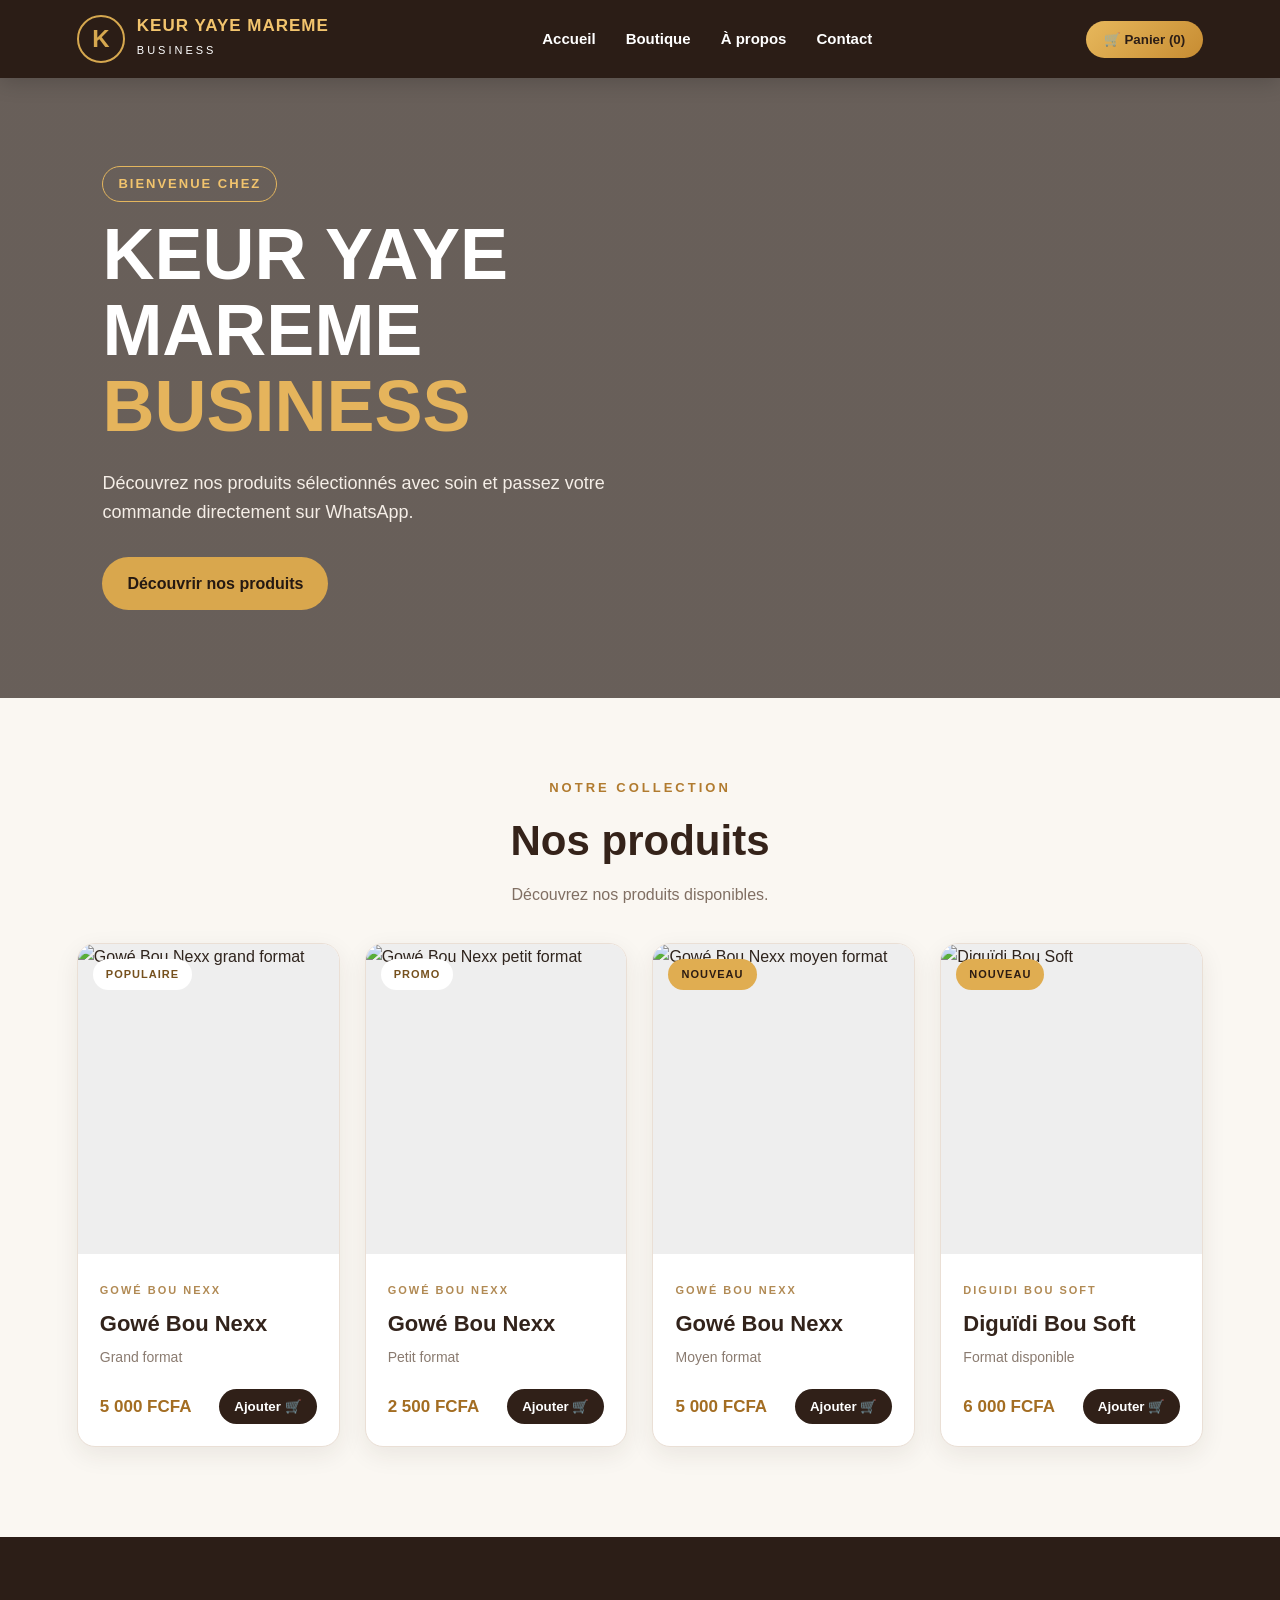
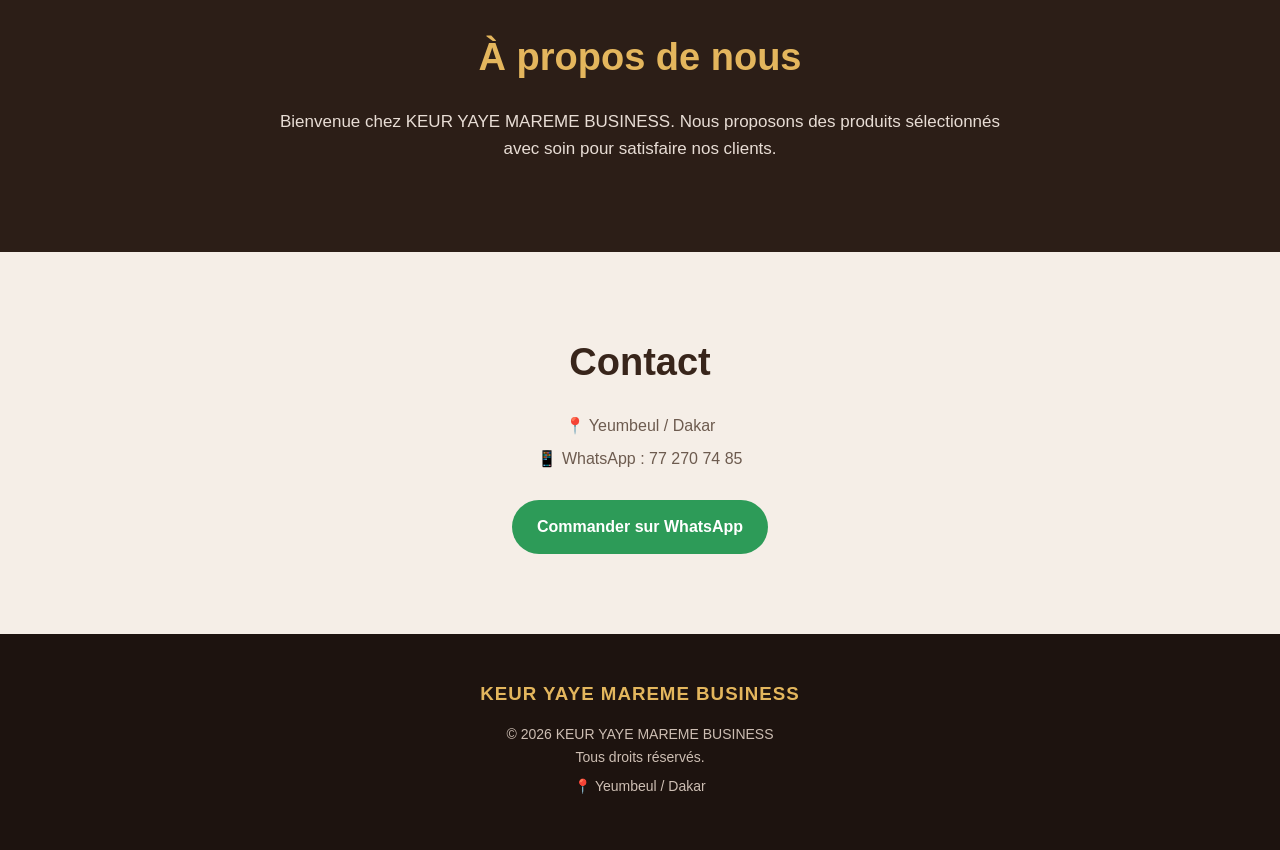
==== index.html @ a528dfbc "Add files via upload" ====
<!DOCTYPE html>
<html lang="fr">
<head>
    <meta charset="UTF-8">
    <meta name="viewport" content="width=device-width, initial-scale=1.0">

    <title>KEUR YAYE MAREME BUSINESS</title>

    <link rel="stylesheet" href="style.css">
</head>

<body>

<header class="header">

    <div class="logo">
        <div class="logo-circle">K</div>

        <div>
            <h1>KEUR YAYE MAREME</h1>
            <span>BUSINESS</span>
        </div>
    </div>

    <nav>
        <a href="#accueil">Accueil</a>
        <a href="#boutique">Boutique</a>
        <a href="#apropos">À propos</a>
        <a href="#contact">Contact</a>
    </nav>

    <button class="cart-button" onclick="ouvrirPanier()">
        🛒 Panier (<span id="cart-count">0</span>)
    </button>

</header>


<!-- ACCUEIL -->

<section id="accueil" class="hero">

    <div class="hero-content">

        <p class="small-title">BIENVENUE CHEZ</p>

        <h2>
            KEUR YAYE MAREME
            <br>
            <span>BUSINESS</span>
        </h2>

        <p>
            Découvrez nos produits sélectionnés avec soin
            et passez votre commande directement sur WhatsApp.
        </p>

        <a href="#boutique" class="hero-button">
            Découvrir nos produits
        </a>

    </div>

</section>


<!-- BOUTIQUE -->

<section id="boutique" class="shop">

    <div class="section-title">

        <p>NOTRE COLLECTION</p>

        <h2>Nos produits</h2>

        <span>Découvrez nos produits disponibles.</span>

    </div>


    <div class="products">


        <!-- PRODUIT 1 -->

        <article class="product">

            <div class="product-image">

                <img
                    src="images/gowe-5000-1.jpg"
                    alt="Gowé Bou Nexx grand format"
                >

                <span class="badge promo">
                    POPULAIRE
                </span>

            </div>

            <div class="product-content">

                <small>GOWÉ BOU NEXX</small>

                <h3>Gowé Bou Nexx</h3>

                <p>Grand format</p>

                <div class="product-bottom">

                    <strong>5 000 FCFA</strong>

                    <button onclick="ajouterAuPanier(
                        'Gowé Bou Nexx - Grand format',
                        5000,
                        'images/gowe-5000-1.jpg'
                    )">
                        Ajouter 🛒
                    </button>

                </div>

            </div>

        </article>



        <!-- PRODUIT 2 -->

        <article class="product">

            <div class="product-image">

                <img
                    src="images/gowe-2500-test.jpg"
                    alt="Gowé Bou Nexx petit format"
                >

                <span class="badge promo">
                    PROMO
                </span>

            </div>

            <div class="product-content">

                <small>GOWÉ BOU NEXX</small>

                <h3>Gowé Bou Nexx</h3>

                <p>Petit format</p>

                <div class="product-bottom">

                    <strong>2 500 FCFA</strong>

                    <button onclick="ajouterAuPanier(
                        'Gowé Bou Nexx - Petit format',
                        2500,
                        'images/gowe-2500-test.jpg'
                    )">
                        Ajouter 🛒
                    </button>

                </div>

            </div>

        </article>



        <!-- PRODUIT 3 -->

        <article class="product">

            <div class="product-image">

                <img
                    src="images/gowe-5000-2.jpg"
                    alt="Gowé Bou Nexx moyen format"
                >

                <span class="badge nouveau">
                    NOUVEAU
                </span>

            </div>

            <div class="product-content">

                <small>GOWÉ BOU NEXX</small>

                <h3>Gowé Bou Nexx</h3>

                <p>Moyen format</p>

                <div class="product-bottom">

                    <strong>5 000 FCFA</strong>

                    <button onclick="ajouterAuPanier(
                        'Gowé Bou Nexx - Moyen format',
                        5000,
                        'images/gowe-5000-2.jpg'
                    )">
                        Ajouter 🛒
                    </button>

                </div>

            </div>

        </article>



        <!-- PRODUIT 4 -->

        <article class="product">

            <div class="product-image">

                <img
                    src="images/diguidi-6000.jpg"
                    alt="Diguïdi Bou Soft"
                >

                <span class="badge nouveau">
                    NOUVEAU
                </span>

            </div>

            <div class="product-content">

                <small>DIGUIDI BOU SOFT</small>

                <h3>Diguïdi Bou Soft</h3>

                <p>Format disponible</p>

                <div class="product-bottom">

                    <strong>6 000 FCFA</strong>

                    <button onclick="ajouterAuPanier(
                        'Diguïdi Bou Soft',
                        6000,
                        'images/diguidi-6000.jpg'
                    )">
                        Ajouter 🛒
                    </button>

                </div>

            </div>

        </article>

    </div>

</section>



<!-- A PROPOS -->

<section id="apropos" class="about">

    <h2>À propos de nous</h2>

    <p>
        Bienvenue chez KEUR YAYE MAREME BUSINESS.
        Nous proposons des produits sélectionnés avec soin
        pour satisfaire nos clients.
    </p>

</section>



<!-- CONTACT -->

<section id="contact" class="contact">

    <h2>Contact</h2>

    <p>
        📍 Yeumbeul / Dakar
    </p>

    <p>
        📱 WhatsApp : 77 270 74 85
    </p>

    <a
        href="https://wa.me/221772707485"
        target="_blank"
        class="whatsapp-button"
    >
        Commander sur WhatsApp
    </a>

</section>



<!-- PANIER -->

<div id="cart-modal" class="cart-modal">

    <div class="cart-box">

        <button class="close-cart" onclick="fermerPanier()">
            ✕
        </button>

        <h2>🛒 Votre panier</h2>

        <div id="cart-items"></div>

        <div class="cart-total">
            Total :
            <strong id="cart-total">0 FCFA</strong>
        </div>

        <button
            class="whatsapp-order"
            onclick="commanderWhatsApp()"
        >
            Commander sur WhatsApp
        </button>

    </div>

</div>



<!-- FOOTER -->

<footer>

    <h3>KEUR YAYE MAREME BUSINESS</h3>

    <p>
        © 2026 KEUR YAYE MAREME BUSINESS
        <br>
        Tous droits réservés.
    </p>

    <p>
        📍 Yeumbeul / Dakar
    </p>

</footer>


<script src="script.js"></script>

</body>
</html>
---- style.css ----
/* =========================================================
   KEUR YAYE MAREME BUSINESS
   DESIGN MODERNE - MARRON & OR
   ========================================================= */


/* =========================
   RESET
   ========================= */

* {
    margin: 0;
    padding: 0;
    box-sizing: border-box;
}

html {
    scroll-behavior: smooth;
}

body {
    font-family: Arial, Helvetica, sans-serif;
    background: #faf7f2;
    color: #2f241d;
    line-height: 1.6;
}


/* =========================
   HEADER
   ========================= */

.header {
    position: sticky;
    top: 0;
    z-index: 1000;

    width: 100%;

    display: flex;
    align-items: center;
    justify-content: space-between;

    padding: 15px 6%;

    background: #2b1d16;
    box-shadow: 0 4px 20px rgba(0, 0, 0, 0.18);
}


/* LOGO */

.logo {
    display: flex;
    align-items: center;
    gap: 12px;
}

.logo-circle {
    width: 48px;
    height: 48px;

    display: flex;
    align-items: center;
    justify-content: center;

    border: 2px solid #d6a84f;
    border-radius: 50%;

    color: #d6a84f;
    font-size: 24px;
    font-weight: bold;
}

.logo h1 {
    color: #f2c46d;
    font-size: 17px;
    line-height: 1.1;
    letter-spacing: 1px;
}

.logo span {
    color: white;
    font-size: 11px;
    letter-spacing: 3px;
}


/* NAVIGATION */

.header nav {
    display: flex;
    align-items: center;
    gap: 30px;
}

.header nav a {
    color: white;
    text-decoration: none;
    font-size: 15px;
    font-weight: 600;

    transition: 0.3s;
}

.header nav a:hover {
    color: #e2b45c;
}


/* PANIER */

.cart-button {
    border: none;
    cursor: pointer;

    padding: 11px 18px;

    border-radius: 30px;

    background: linear-gradient(
        135deg,
        #e7b85c,
        #c78c32
    );

    color: #2b1d16;

    font-weight: bold;

    transition: 0.3s;
}

.cart-button:hover {
    transform: translateY(-2px);
    box-shadow: 0 7px 18px rgba(0, 0, 0, 0.25);
}


/* =========================
   ACCUEIL
   ========================= */

.hero {
    min-height: 620px;

    display: flex;
    align-items: center;

    padding: 80px 8%;

    position: relative;

    background:
        linear-gradient(
            rgba(35, 23, 17, 0.68),
            rgba(35, 23, 17, 0.68)
        ),
        url("images/gowe-5000-1.jpg");

    background-size: cover;
    background-position: center;
}


.hero-content {
    max-width: 650px;

    color: white;
}


.small-title {
    display: inline-block;

    margin-bottom: 15px;
    padding: 7px 15px;

    border: 1px solid #e4b65e;
    border-radius: 30px;

    color: #f2c46d;

    font-size: 13px;
    font-weight: bold;
    letter-spacing: 2px;
}


.hero h2 {
    font-size: clamp(42px, 6vw, 72px);
    line-height: 1.05;

    margin-bottom: 25px;

    color: white;
}

.hero h2 span {
    color: #e5b45c;
}


.hero-content > p:not(.small-title) {
    max-width: 580px;

    margin-bottom: 30px;

    color: #f5eee7;

    font-size: 18px;
}


.hero-button {
    display: inline-block;

    padding: 14px 25px;

    border-radius: 30px;

    background: #d9a74d;
    color: #251912;

    text-decoration: none;

    font-weight: bold;

    transition: 0.3s;
}

.hero-button:hover {
    background: white;
    transform: translateY(-3px);
}


/* =========================
   SECTION TITRE
   ========================= */

.section-title {
    text-align: center;

    padding: 80px 20px 35px;
}

.section-title p {
    color: #b17b2f;

    font-size: 13px;
    font-weight: bold;

    letter-spacing: 3px;
}

.section-title h2 {
    margin: 8px 0;

    font-size: 42px;

    color: #35231a;
}

.section-title span {
    color: #806f63;
}


/* =========================
   PRODUITS
   ========================= */

.shop {
    padding-bottom: 90px;
}

.products {
    width: 88%;
    max-width: 1400px;

    margin: auto;

    display: grid;

    grid-template-columns: repeat(4, 1fr);

    gap: 25px;
}


/* CARTE */

.product {
    overflow: hidden;

    background: white;

    border-radius: 18px;

    border: 1px solid #eadfd5;

    box-shadow: 0 8px 25px rgba(54, 36, 25, 0.08);

    transition: 0.35s;
}

.product:hover {
    transform: translateY(-8px);

    box-shadow:
        0 18px 40px rgba(54, 36, 25, 0.16);
}


/* IMAGE */

.product-image {
    position: relative;

    height: 310px;

    overflow: hidden;

    background: #eee;
}

.product-image img {
    width: 100%;
    height: 100%;

    display: block;

    object-fit: cover;

    transition: 0.5s;
}

.product:hover .product-image img {
    transform: scale(1.06);
}


/* BADGES */

.badge {
    position: absolute;

    top: 15px;
    left: 15px;

    padding: 7px 13px;

    border-radius: 30px;

    font-size: 11px;
    font-weight: bold;

    letter-spacing: 1px;

    background: #e0ad51;
    color: #2c1c13;
}

.badge.promo {
    background: #fff;
    color: #76511e;
}

.badge.nouveau {
    background: #e0ad51;
}


/* CONTENU */

.product-content {
    padding: 22px;
}

.product-content small {
    color: #b18a54;

    font-size: 11px;

    letter-spacing: 2px;
    font-weight: bold;
}

.product-content h3 {
    margin: 5px 0;

    font-size: 22px;

    color: #32231b;
}

.product-content p {
    color: #8a7b70;

    font-size: 14px;
}


/* BAS DE CARTE */

.product-bottom {
    margin-top: 20px;

    display: flex;
    align-items: center;
    justify-content: space-between;

    gap: 10px;
}

.product-bottom strong {
    color: #a36d22;

    font-size: 17px;
}

.product-bottom button {
    border: none;

    padding: 10px 15px;

    border-radius: 25px;

    background: #302018;
    color: white;

    cursor: pointer;

    font-weight: bold;

    transition: 0.3s;
}

.product-bottom button:hover {
    background: #c18a35;

    transform: translateY(-2px);
}


/* =========================
   A PROPOS
   ========================= */

.about {
    padding: 90px 10%;

    text-align: center;

    background: #2c1e17;

    color: white;
}

.about h2 {
    margin-bottom: 20px;

    color: #e4b65d;

    font-size: 38px;
}

.about p {
    max-width: 750px;

    margin: auto;

    color: #e8ddd5;

    font-size: 17px;
}


/* =========================
   CONTACT
   ========================= */

.contact {
    padding: 80px 20px;

    text-align: center;

    background: #f5eee7;
}

.contact h2 {
    margin-bottom: 20px;

    font-size: 38px;

    color: #38251b;
}

.contact p {
    margin: 8px;

    color: #6d5b4f;
}

.whatsapp-button {
    display: inline-block;

    margin-top: 20px;

    padding: 14px 25px;

    border-radius: 30px;

    background: #2d9b58;
    color: white;

    text-decoration: none;

    font-weight: bold;

    transition: 0.3s;
}

.whatsapp-button:hover {
    transform: translateY(-3px);

    box-shadow: 0 8px 20px rgba(0, 0, 0, 0.18);
}


/* =========================
   PANIER
   ========================= */

.cart-modal {
    position: fixed;

    inset: 0;

    z-index: 2000;

    display: none;

    align-items: center;
    justify-content: center;

    padding: 20px;

    background: rgba(20, 12, 8, 0.75);
}

.cart-box {
    width: 100%;
    max-width: 600px;
    max-height: 85vh;

    overflow-y: auto;

    position: relative;

    padding: 30px;

    border-radius: 20px;

    background: white;

    box-shadow: 0 20px 60px rgba(0, 0, 0, 0.35);
}

.cart-box h2 {
    margin-bottom: 25px;

    color: #342219;
}

.close-cart {
    position: absolute;

    top: 15px;
    right: 15px;

    width: 35px;
    height: 35px;

    border: none;
    border-radius: 50%;

    background: #eee;

    cursor: pointer;

    font-size: 18px;
}

.close-cart:hover {
    background: #d8a74f;
}


#cart-items {
    display: flex;

    flex-direction: column;

    gap: 12px;
}


.cart-item {
    display: flex;

    align-items: center;
    justify-content: space-between;

    gap: 15px;

    padding: 15px;

    border-radius: 12px;

    background: #f7f3ef;
}


.cart-total {
    margin-top: 25px;

    padding-top: 20px;

    border-top: 1px solid #ddd;

    display: flex;

    justify-content: space-between;

    font-size: 20px;
}

.cart-total strong {
    color: #a36d22;
}


.whatsapp-order {
    width: 100%;

    margin-top: 20px;

    padding: 15px;

    border: none;

    border-radius: 30px;

    background: #2d9b58;
    color: white;

    cursor: pointer;

    font-size: 16px;
    font-weight: bold;
}

.whatsapp-order:hover {
    background: #247d46;
}


/* =========================
   FOOTER
   ========================= */

footer {
    padding: 45px 20px;

    text-align: center;

    background: #1d130f;

    color: white;
}

footer h3 {
    margin-bottom: 15px;

    color: #e3b65d;

    letter-spacing: 1px;
}

footer p {
    margin: 7px;

    color: #cdbeb3;

    font-size: 14px;
}


/* =========================
   RESPONSIVE TABLETTE
   ========================= */

@media (max-width: 1100px) {

    .products {
        grid-template-columns: repeat(2, 1fr);
    }

    .header {
        padding: 14px 4%;
    }

    .header nav {
        gap: 18px;
    }

}


/* =========================
   RESPONSIVE MOBILE
   ========================= */

@media (max-width: 700px) {

    .header {
        flex-wrap: wrap;

        gap: 15px;

        justify-content: center;
    }

    .logo {
        width: 100%;

        justify-content: center;
    }

    .header nav {
        order: 3;

        width: 100%;

        justify-content: center;

        gap: 18px;
    }

    .header nav a {
        font-size: 13px;
    }

    .cart-button {
        position: absolute;

        top: 18px;
        right: 15px;

        padding: 9px 12px;

        font-size: 12px;
    }


    .hero {
        min-height: 550px;

        padding: 60px 25px;

        background-position: center;
    }

    .hero h2 {
        font-size: 43px;
    }

    .hero-content > p:not(.small-title) {
        font-size: 16px;
    }


    .section-title {
        padding-top: 60px;
    }

    .section-title h2 {
        font-size: 34px;
    }


    .products {
        width: 92%;

        grid-template-columns: 1fr;

        gap: 22px;
    }

    .product-image {
        height: 330px;
    }


    .about {
        padding: 65px 25px;
    }

    .about h2,
    .contact h2 {
        font-size: 32px;
    }

}


/* =========================
   PETITS TELEPHONES
   ========================= */

@media (max-width: 420px) {

    .hero h2 {
        font-size: 36px;
    }

    .logo h1 {
        font-size: 14px;
    }

    .logo-circle {
        width: 42px;
        height: 42px;
    }

    .header nav {
        gap: 12px;
    }

    .header nav a {
        font-size: 12px;
    }

    .product-image {
        height: 300px;
    }

}
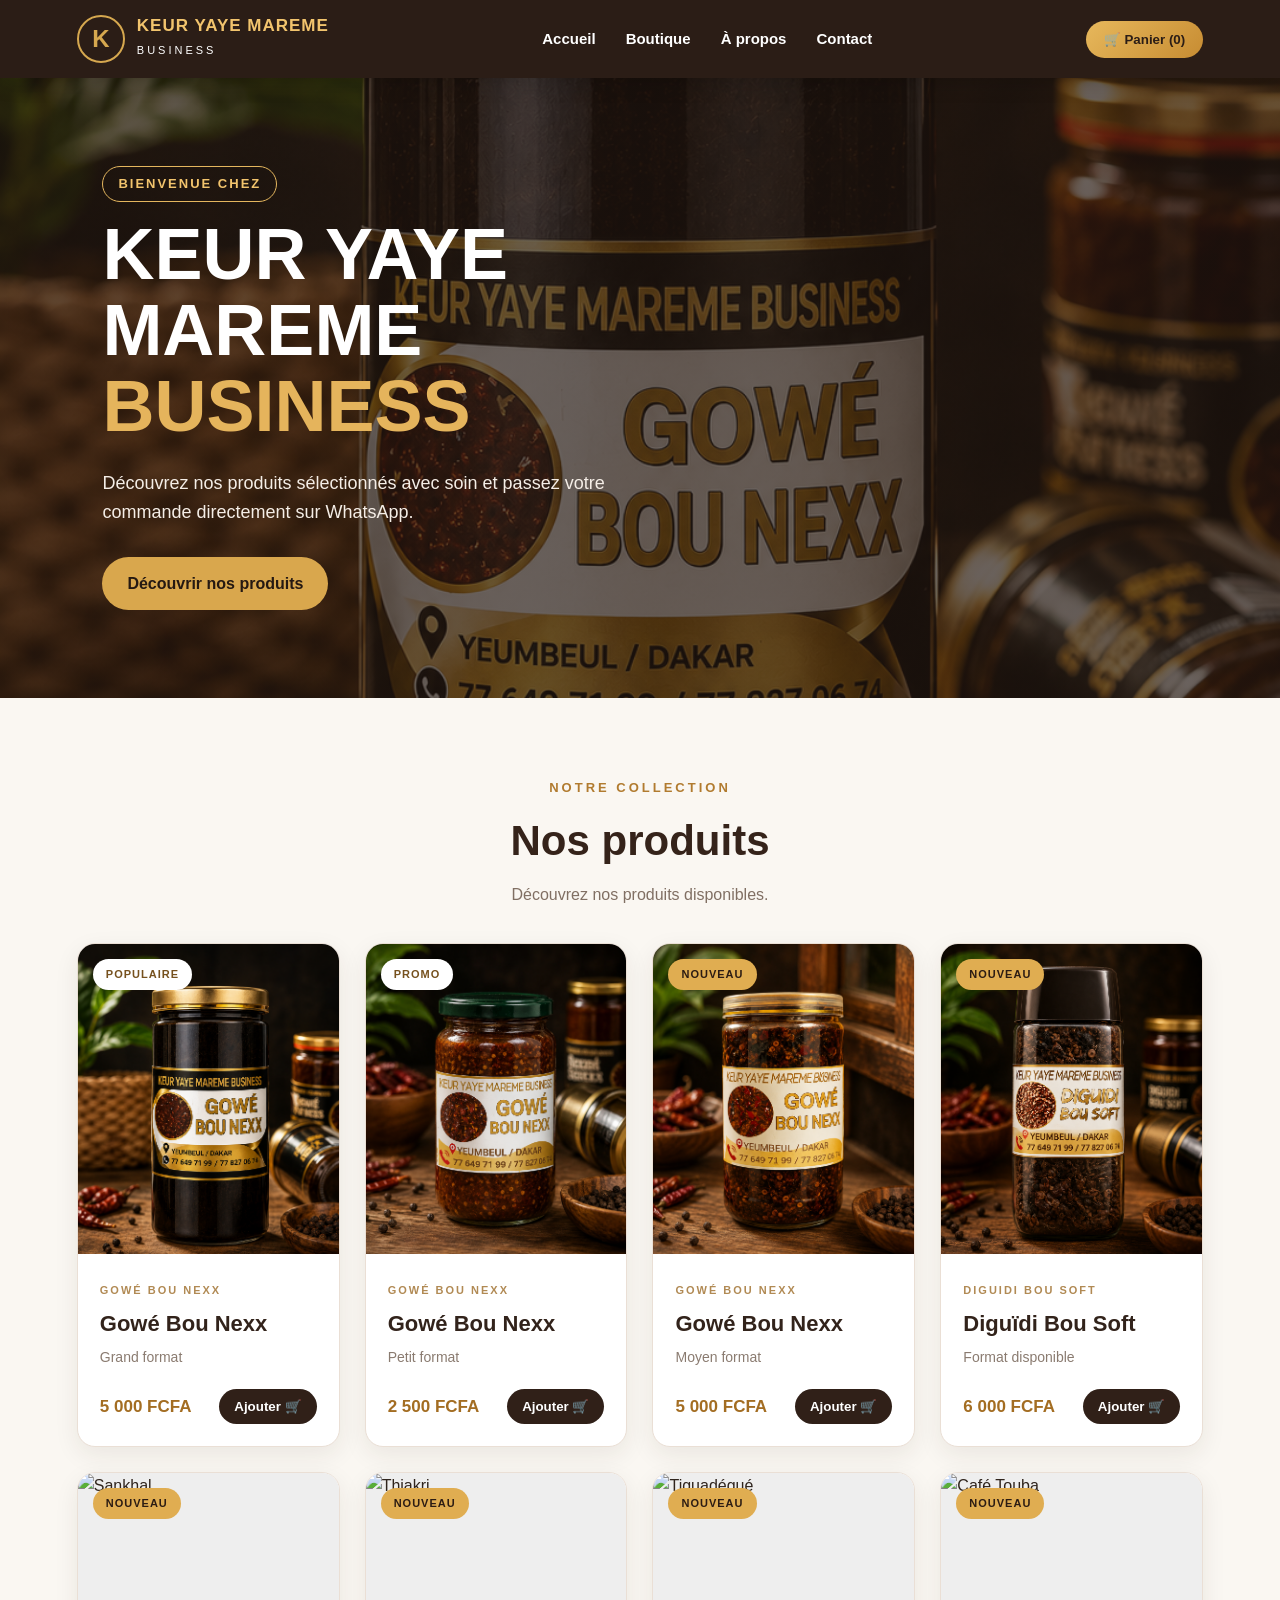
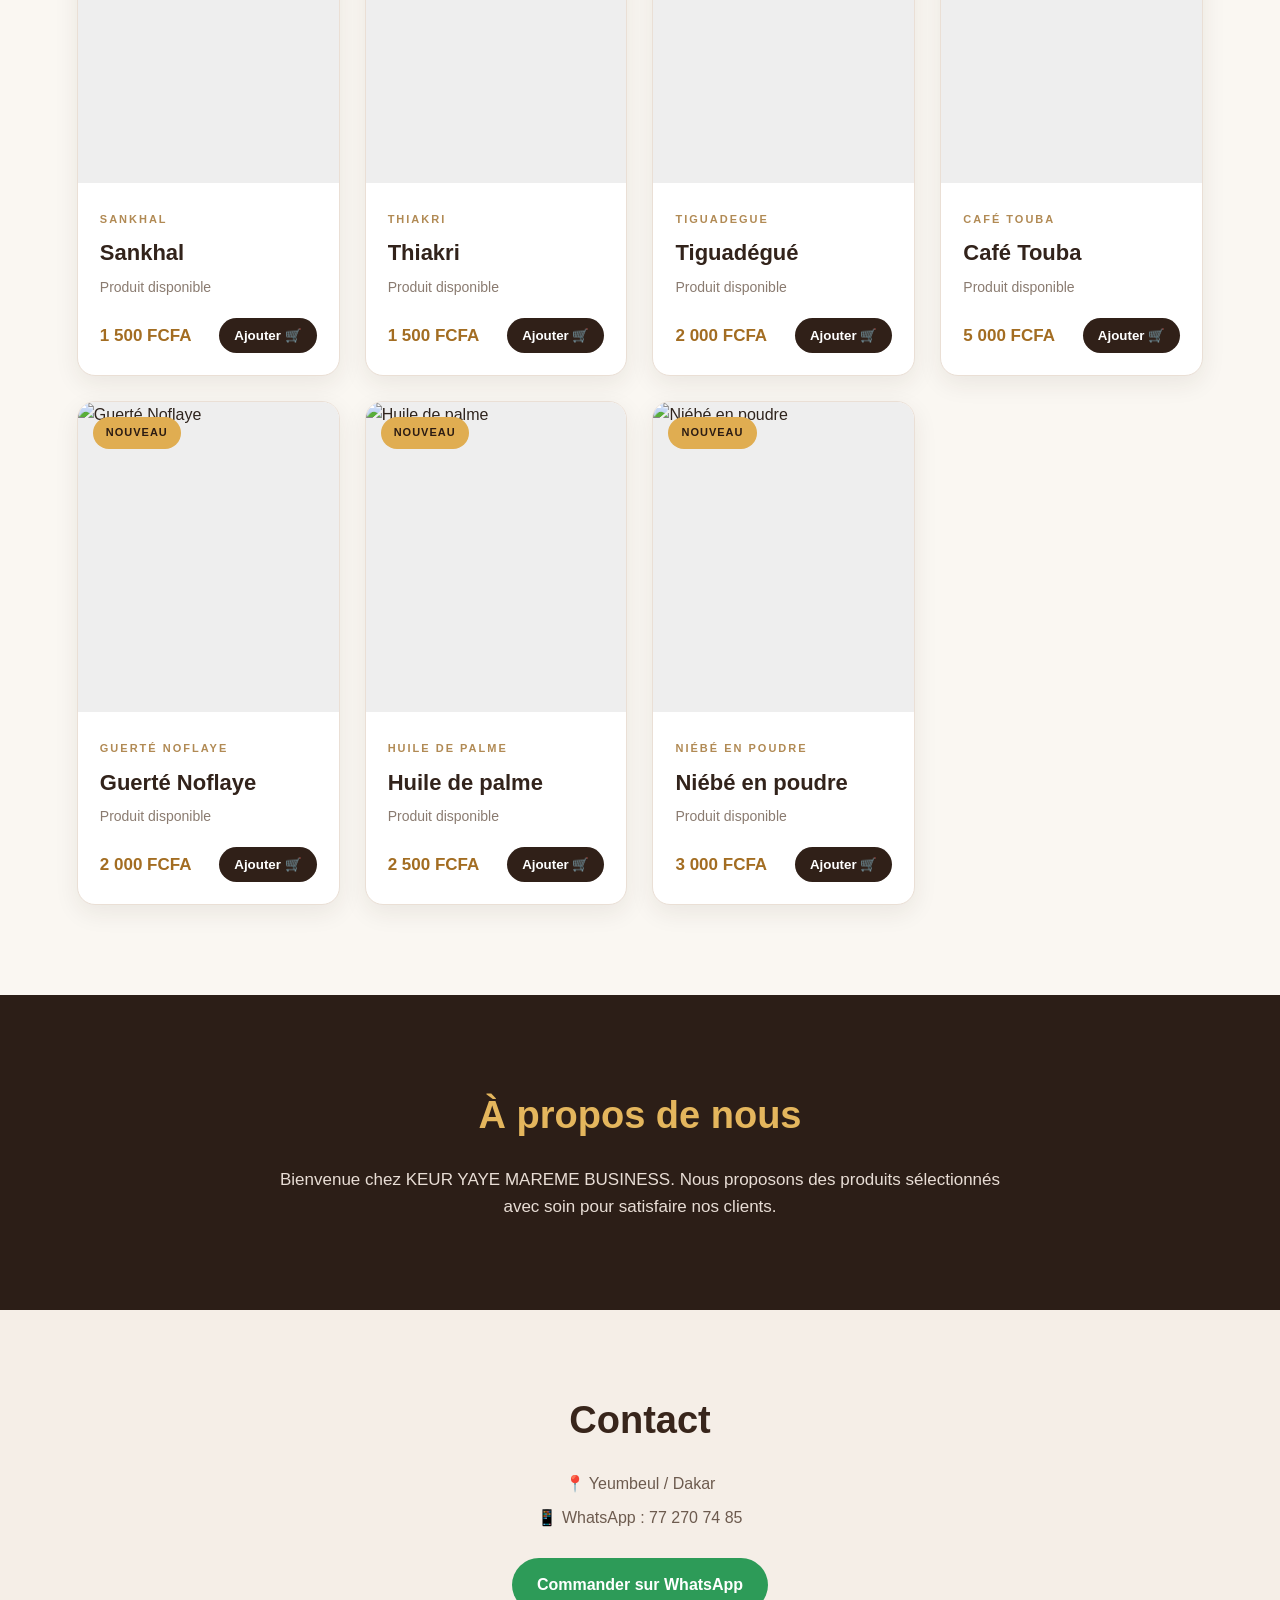
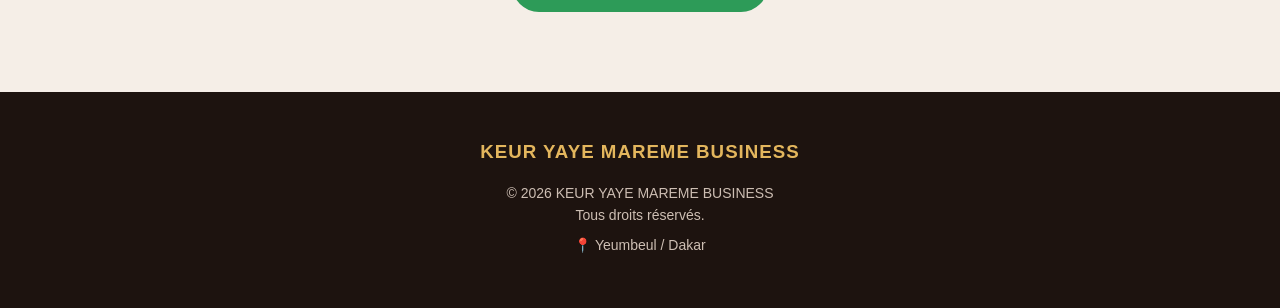
==== commit 192715c6: "Update index.html" ====
--- a/index.html
+++ b/index.html
@@ -126,7 +126,6 @@
         </article>
 
 
-
         <!-- PRODUIT 2 -->
 
         <article class="product">
@@ -171,7 +170,6 @@
         </article>
 
 
-
         <!-- PRODUIT 3 -->
 
         <article class="product">
@@ -216,7 +214,6 @@
         </article>
 
 
-
         <!-- PRODUIT 4 -->
 
         <article class="product">
@@ -260,10 +257,318 @@
 
         </article>
 
+
+        <!-- NOUVEAU PRODUIT 5 : SANKHAL -->
+
+        <article class="product">
+
+            <div class="product-image">
+
+                <img
+                    src="images/sankhal.jpg.jpeg"
+                    alt="Sankhal"
+                >
+
+                <span class="badge nouveau">
+                    NOUVEAU
+                </span>
+
+            </div>
+
+            <div class="product-content">
+
+                <small>SANKHAL</small>
+
+                <h3>Sankhal</h3>
+
+                <p>Produit disponible</p>
+
+                <div class="product-bottom">
+
+                    <strong>1 500 FCFA</strong>
+
+                    <button onclick="ajouterAuPanier(
+                        'Sankhal',
+                        1500,
+                        'images/sankhal.jpg.jpeg'
+                    )">
+                        Ajouter 🛒
+                    </button>
+
+                </div>
+
+            </div>
+
+        </article>
+
+
+        <!-- NOUVEAU PRODUIT 6 : THIAKRI -->
+
+        <article class="product">
+
+            <div class="product-image">
+
+                <img
+                    src="images/thiakri.jpg.jpeg"
+                    alt="Thiakri"
+                >
+
+                <span class="badge nouveau">
+                    NOUVEAU
+                </span>
+
+            </div>
+
+            <div class="product-content">
+
+                <small>THIAKRI</small>
+
+                <h3>Thiakri</h3>
+
+                <p>Produit disponible</p>
+
+                <div class="product-bottom">
+
+                    <strong>1 500 FCFA</strong>
+
+                    <button onclick="ajouterAuPanier(
+                        'Thiakri',
+                        1500,
+                        'images/thiakri.jpg.jpeg'
+                    )">
+                        Ajouter 🛒
+                    </button>
+
+                </div>
+
+            </div>
+
+        </article>
+
+
+        <!-- NOUVEAU PRODUIT 7 : TIGUADEGUE -->
+
+        <article class="product">
+
+            <div class="product-image">
+
+                <img
+                    src="images/tiquadegue.jpg.jpeg"
+                    alt="Tiguadégué"
+                >
+
+                <span class="badge nouveau">
+                    NOUVEAU
+                </span>
+
+            </div>
+
+            <div class="product-content">
+
+                <small>TIGUADEGUE</small>
+
+                <h3>Tiguadégué</h3>
+
+                <p>Produit disponible</p>
+
+                <div class="product-bottom">
+
+                    <strong>2 000 FCFA</strong>
+
+                    <button onclick="ajouterAuPanier(
+                        'Tiguadégué',
+                        2000,
+                        'images/tiquadegue.jpg.jpeg'
+                    )">
+                        Ajouter 🛒
+                    </button>
+
+                </div>
+
+            </div>
+
+        </article>
+
+
+        <!-- NOUVEAU PRODUIT 8 : CAFE TOUBA -->
+
+        <article class="product">
+
+            <div class="product-image">
+
+                <img
+                    src="images/cafe-touba.jpg.jpeg"
+                    alt="Café Touba"
+                >
+
+                <span class="badge nouveau">
+                    NOUVEAU
+                </span>
+
+            </div>
+
+            <div class="product-content">
+
+                <small>CAFÉ TOUBA</small>
+
+                <h3>Café Touba</h3>
+
+                <p>Produit disponible</p>
+
+                <div class="product-bottom">
+
+                    <strong>5 000 FCFA</strong>
+
+                    <button onclick="ajouterAuPanier(
+                        'Café Touba',
+                        5000,
+                        'images/cafe-touba.jpg.jpeg'
+                    )">
+                        Ajouter 🛒
+                    </button>
+
+                </div>
+
+            </div>
+
+        </article>
+
+
+        <!-- NOUVEAU PRODUIT 9 : GUERTE NOFLAYE -->
+
+        <article class="product">
+
+            <div class="product-image">
+
+                <img
+                    src="images/guerte-noflaye.jpg.jpeg"
+                    alt="Guerté Noflaye"
+                >
+
+                <span class="badge nouveau">
+                    NOUVEAU
+                </span>
+
+            </div>
+
+            <div class="product-content">
+
+                <small>GUERTÉ NOFLAYE</small>
+
+                <h3>Guerté Noflaye</h3>
+
+                <p>Produit disponible</p>
+
+                <div class="product-bottom">
+
+                    <strong>2 000 FCFA</strong>
+
+                    <button onclick="ajouterAuPanier(
+                        'Guerté Noflaye',
+                        2000,
+                        'images/guerte-noflaye.jpg.jpeg'
+                    )">
+                        Ajouter 🛒
+                    </button>
+
+                </div>
+
+            </div>
+
+        </article>
+
+
+        <!-- NOUVEAU PRODUIT 10 : HUILE DE PALME -->
+
+        <article class="product">
+
+            <div class="product-image">
+
+                <img
+                    src="images/huile-palme.jpg.jpeg"
+                    alt="Huile de palme"
+                >
+
+                <span class="badge nouveau">
+                    NOUVEAU
+                </span>
+
+            </div>
+
+            <div class="product-content">
+
+                <small>HUILE DE PALME</small>
+
+                <h3>Huile de palme</h3>
+
+                <p>Produit disponible</p>
+
+                <div class="product-bottom">
+
+                    <strong>2 500 FCFA</strong>
+
+                    <button onclick="ajouterAuPanier(
+                        'Huile de palme',
+                        2500,
+                        'images/huile-palme.jpg.jpeg'
+                    )">
+                        Ajouter 🛒
+                    </button>
+
+                </div>
+
+            </div>
+
+        </article>
+
+
+        <!-- NOUVEAU PRODUIT 11 : NIEBE EN POUDRE -->
+
+        <article class="product">
+
+            <div class="product-image">
+
+                <img
+                    src="images/niebe-poudre.jpg.jpeg"
+                    alt="Niébé en poudre"
+                >
+
+                <span class="badge nouveau">
+                    NOUVEAU
+                </span>
+
+            </div>
+
+            <div class="product-content">
+
+                <small>NIÉBÉ EN POUDRE</small>
+
+                <h3>Niébé en poudre</h3>
+
+                <p>Produit disponible</p>
+
+                <div class="product-bottom">
+
+                    <strong>3 000 FCFA</strong>
+
+                    <button onclick="ajouterAuPanier(
+                        'Niébé en poudre',
+                        3000,
+                        'images/niebe-poudre.jpg.jpeg'
+                    )">
+                        Ajouter 🛒
+                    </button>
+
+                </div>
+
+            </div>
+
+        </article>
+
+
     </div>
 
 </section>
-
 
 
 <!-- A PROPOS -->
@@ -279,7 +584,6 @@
     </p>
 
 </section>
-
 
 
 <!-- CONTACT -->
@@ -307,7 +611,6 @@
 </section>
 
 
-
 <!-- PANIER -->
 
 <div id="cart-modal" class="cart-modal">
@@ -339,7 +642,6 @@
 </div>
 
 
-
 <!-- FOOTER -->
 
 <footer>
@@ -362,4 +664,4 @@
 <script src="script.js"></script>
 
 </body>
-</html>+</html>
--- a/style.css
+++ b/style.css
@@ -847,4 +847,10 @@
         height: 300px;
     }
 
-}+}
+.cart-item img {
+    width: 80px;
+    height: 80px;
+    object-fit: cover;
+    border-radius: 10px;
+}
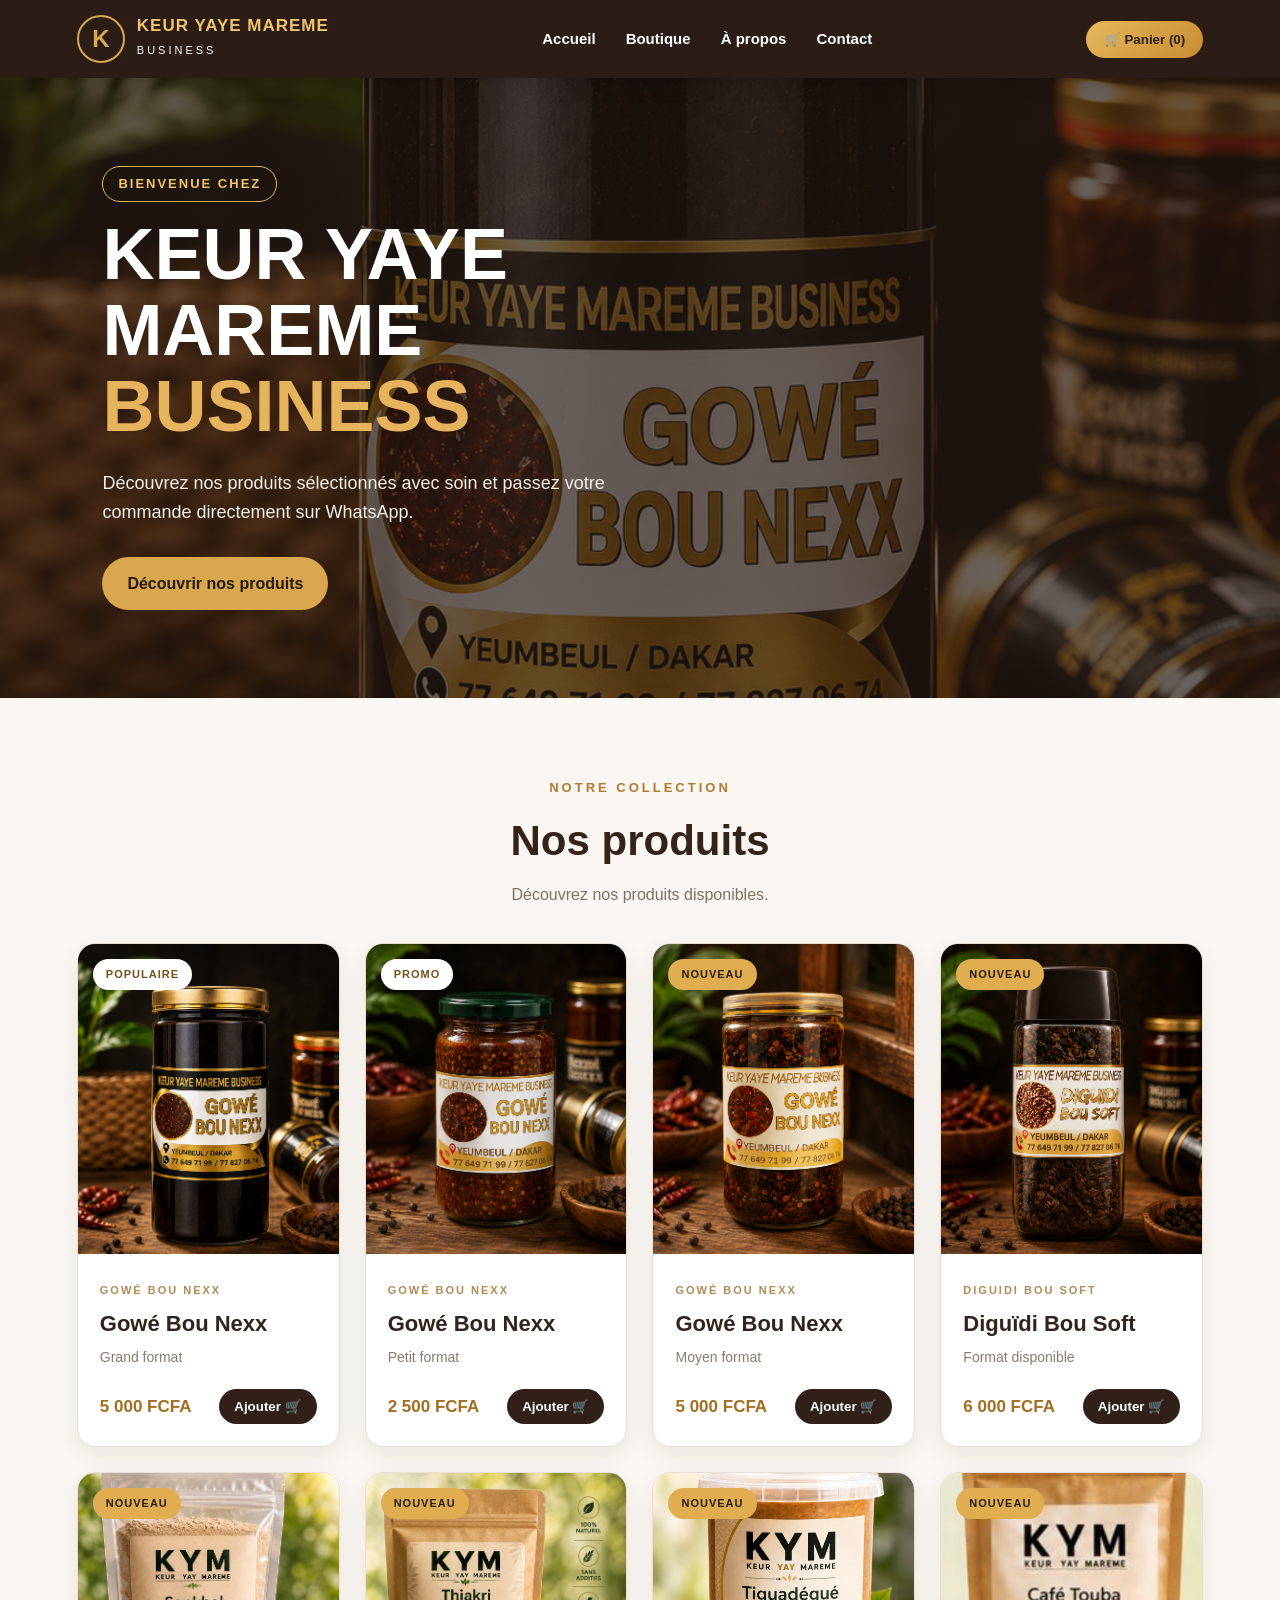
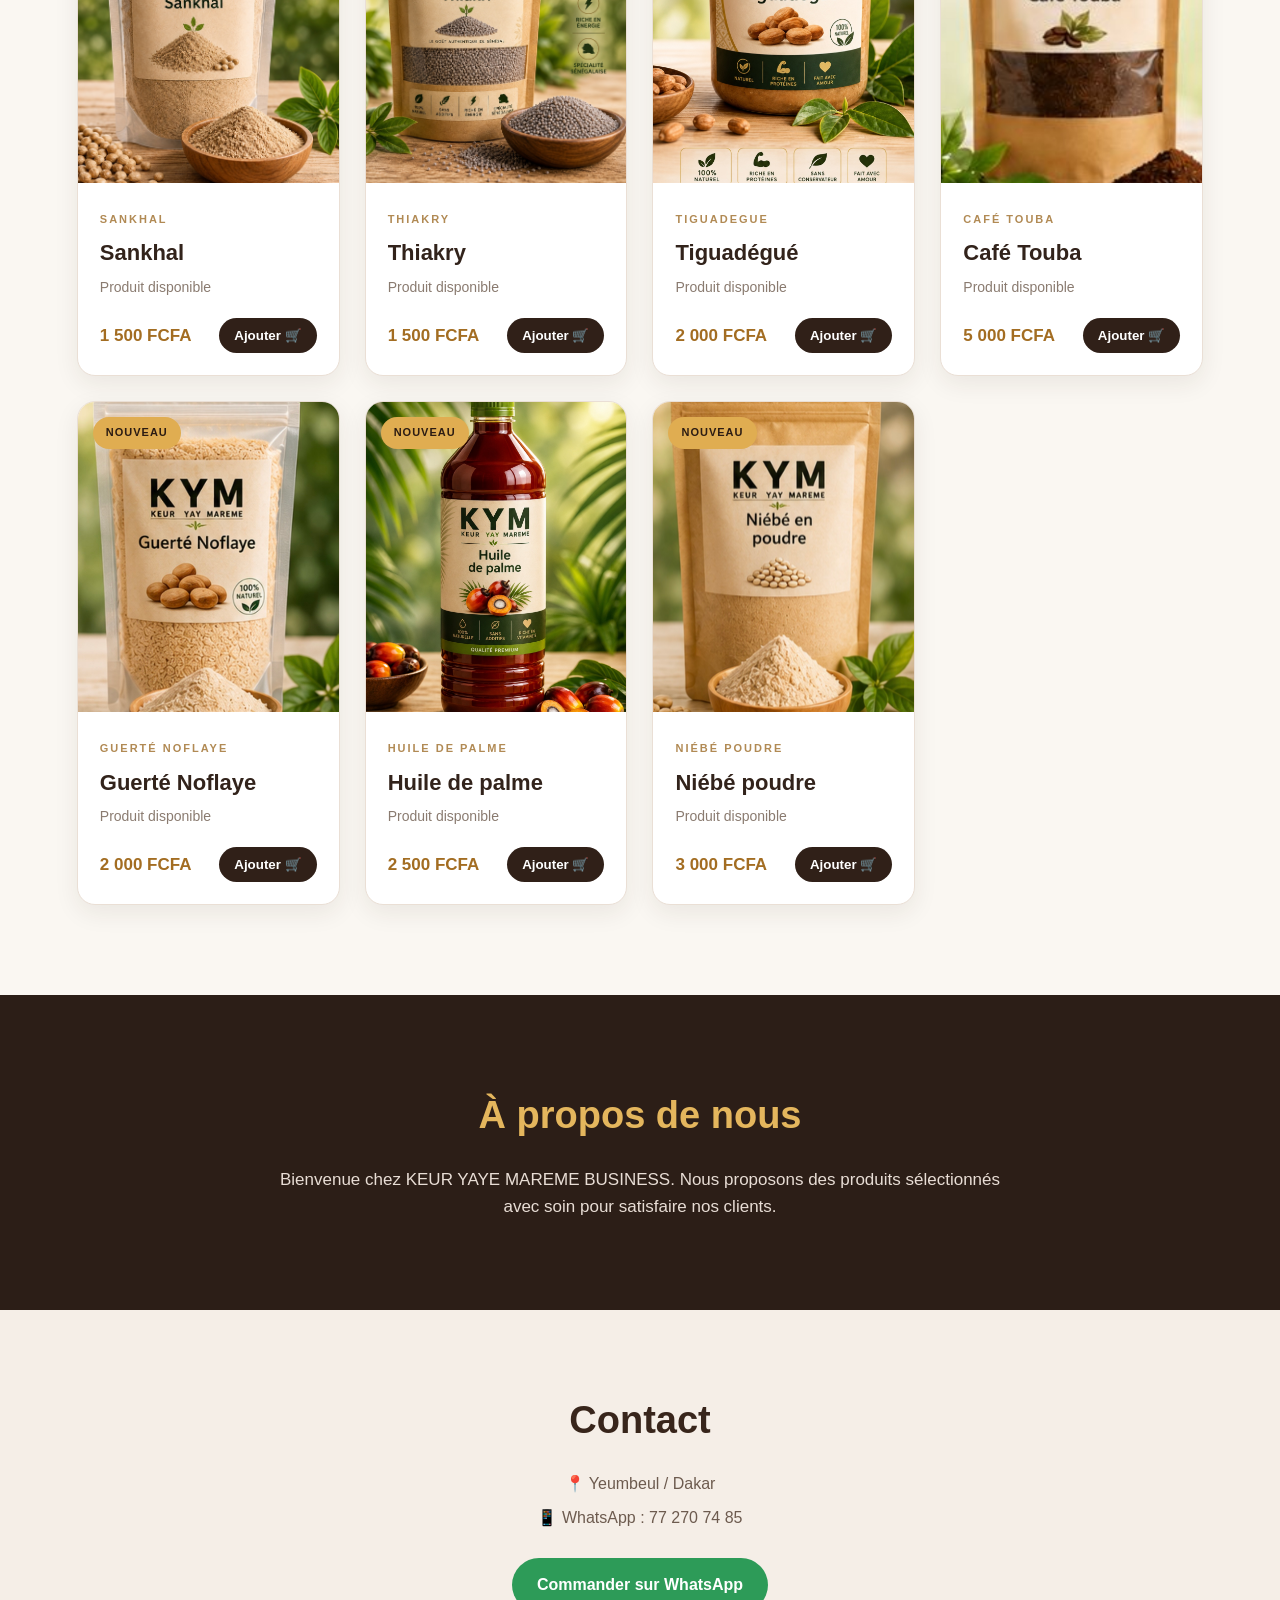
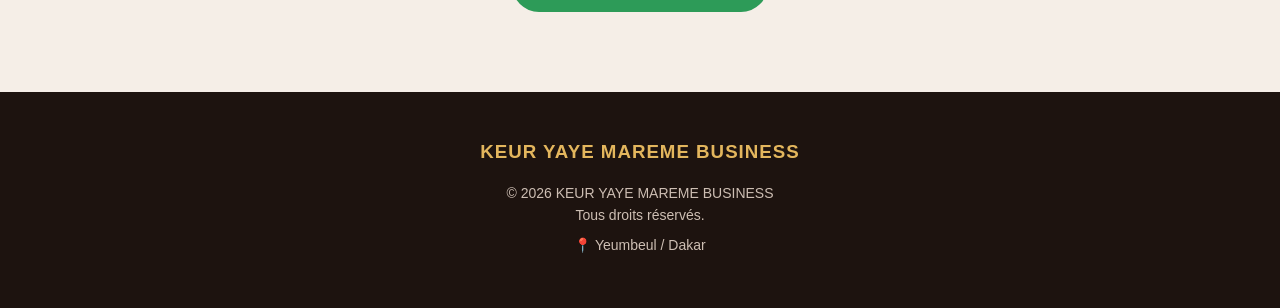
==== commit 5492b4d2: "Update index.html" ====
--- a/index.html
+++ b/index.html
@@ -36,7 +36,7 @@
 </header>
 
 
-<!-- ACCUEIL -->
+<!-- ==================== ACCUEIL ==================== -->
 
 <section id="accueil" class="hero">
 
@@ -64,7 +64,7 @@
 </section>
 
 
-<!-- BOUTIQUE -->
+<!-- ==================== BOUTIQUE ==================== -->
 
 <section id="boutique" class="shop">
 
@@ -74,7 +74,9 @@
 
         <h2>Nos produits</h2>
 
-        <span>Découvrez nos produits disponibles.</span>
+        <span>
+            Découvrez nos produits disponibles.
+        </span>
 
     </div>
 
@@ -82,7 +84,12 @@
     <div class="products">
 
 
-        <!-- PRODUIT 1 -->
+        <!-- ================================================= -->
+        <!-- ANCIENS PRODUITS -->
+        <!-- ================================================= -->
+
+
+        <!-- PRODUIT 1 : GOWÉ GRAND -->
 
         <article class="product">
 
@@ -126,7 +133,7 @@
         </article>
 
 
-        <!-- PRODUIT 2 -->
+        <!-- PRODUIT 2 : GOWÉ PETIT -->
 
         <article class="product">
 
@@ -170,7 +177,7 @@
         </article>
 
 
-        <!-- PRODUIT 3 -->
+        <!-- PRODUIT 3 : GOWÉ MOYEN -->
 
         <article class="product">
 
@@ -214,7 +221,7 @@
         </article>
 
 
-        <!-- PRODUIT 4 -->
+        <!-- PRODUIT 4 : DIGUIDI -->
 
         <article class="product">
 
@@ -258,14 +265,20 @@
         </article>
 
 
-        <!-- NOUVEAU PRODUIT 5 : SANKHAL -->
-
-        <article class="product">
-
-            <div class="product-image">
-
-                <img
-                    src="images/sankhal.jpg.jpeg"
+
+        <!-- ================================================= -->
+        <!-- 7 NOUVEAUX PRODUITS -->
+        <!-- ================================================= -->
+
+
+        <!-- PRODUIT 5 : SANKHAL -->
+
+        <article class="product">
+
+            <div class="product-image">
+
+                <img
+                    src="sankhal.jpg.jpeg"
                     alt="Sankhal"
                 >
 
@@ -290,40 +303,40 @@
                     <button onclick="ajouterAuPanier(
                         'Sankhal',
                         1500,
-                        'images/sankhal.jpg.jpeg'
-                    )">
-                        Ajouter 🛒
-                    </button>
-
-                </div>
-
-            </div>
-
-        </article>
-
-
-        <!-- NOUVEAU PRODUIT 6 : THIAKRI -->
-
-        <article class="product">
-
-            <div class="product-image">
-
-                <img
-                    src="images/thiakri.jpg.jpeg"
-                    alt="Thiakri"
-                >
-
-                <span class="badge nouveau">
-                    NOUVEAU
-                </span>
-
-            </div>
-
-            <div class="product-content">
-
-                <small>THIAKRI</small>
-
-                <h3>Thiakri</h3>
+                        'sankhal.jpg.jpeg'
+                    )">
+                        Ajouter 🛒
+                    </button>
+
+                </div>
+
+            </div>
+
+        </article>
+
+
+        <!-- PRODUIT 6 : THIAKRY -->
+
+        <article class="product">
+
+            <div class="product-image">
+
+                <img
+                    src="thiakri.jpg.jpeg"
+                    alt="Thiakry"
+                >
+
+                <span class="badge nouveau">
+                    NOUVEAU
+                </span>
+
+            </div>
+
+            <div class="product-content">
+
+                <small>THIAKRY</small>
+
+                <h3>Thiakry</h3>
 
                 <p>Produit disponible</p>
 
@@ -332,28 +345,28 @@
                     <strong>1 500 FCFA</strong>
 
                     <button onclick="ajouterAuPanier(
-                        'Thiakri',
+                        'Thiakry',
                         1500,
-                        'images/thiakri.jpg.jpeg'
-                    )">
-                        Ajouter 🛒
-                    </button>
-
-                </div>
-
-            </div>
-
-        </article>
-
-
-        <!-- NOUVEAU PRODUIT 7 : TIGUADEGUE -->
-
-        <article class="product">
-
-            <div class="product-image">
-
-                <img
-                    src="images/tiquadegue.jpg.jpeg"
+                        'thiakri.jpg.jpeg'
+                    )">
+                        Ajouter 🛒
+                    </button>
+
+                </div>
+
+            </div>
+
+        </article>
+
+
+        <!-- PRODUIT 7 : TIGUADEGUE -->
+
+        <article class="product">
+
+            <div class="product-image">
+
+                <img
+                    src="tiguadegue.jpg.jpeg"
                     alt="Tiguadégué"
                 >
 
@@ -378,26 +391,26 @@
                     <button onclick="ajouterAuPanier(
                         'Tiguadégué',
                         2000,
-                        'images/tiquadegue.jpg.jpeg'
-                    )">
-                        Ajouter 🛒
-                    </button>
-
-                </div>
-
-            </div>
-
-        </article>
-
-
-        <!-- NOUVEAU PRODUIT 8 : CAFE TOUBA -->
-
-        <article class="product">
-
-            <div class="product-image">
-
-                <img
-                    src="images/cafe-touba.jpg.jpeg"
+                        'tiguadegue.jpg.jpeg'
+                    )">
+                        Ajouter 🛒
+                    </button>
+
+                </div>
+
+            </div>
+
+        </article>
+
+
+        <!-- PRODUIT 8 : CAFÉ TOUBA -->
+
+        <article class="product">
+
+            <div class="product-image">
+
+                <img
+                    src="cafe-touba.jpg.jpeg"
                     alt="Café Touba"
                 >
 
@@ -422,26 +435,26 @@
                     <button onclick="ajouterAuPanier(
                         'Café Touba',
                         5000,
-                        'images/cafe-touba.jpg.jpeg'
-                    )">
-                        Ajouter 🛒
-                    </button>
-
-                </div>
-
-            </div>
-
-        </article>
-
-
-        <!-- NOUVEAU PRODUIT 9 : GUERTE NOFLAYE -->
-
-        <article class="product">
-
-            <div class="product-image">
-
-                <img
-                    src="images/guerte-noflaye.jpg.jpeg"
+                        'cafe-touba.jpg.jpeg'
+                    )">
+                        Ajouter 🛒
+                    </button>
+
+                </div>
+
+            </div>
+
+        </article>
+
+
+        <!-- PRODUIT 9 : GUERTÉ NOFLAYE -->
+
+        <article class="product">
+
+            <div class="product-image">
+
+                <img
+                    src="guerte-noflaye.jpg.jpeg"
                     alt="Guerté Noflaye"
                 >
 
@@ -466,26 +479,26 @@
                     <button onclick="ajouterAuPanier(
                         'Guerté Noflaye',
                         2000,
-                        'images/guerte-noflaye.jpg.jpeg'
-                    )">
-                        Ajouter 🛒
-                    </button>
-
-                </div>
-
-            </div>
-
-        </article>
-
-
-        <!-- NOUVEAU PRODUIT 10 : HUILE DE PALME -->
-
-        <article class="product">
-
-            <div class="product-image">
-
-                <img
-                    src="images/huile-palme.jpg.jpeg"
+                        'guerte-noflaye.jpg.jpeg'
+                    )">
+                        Ajouter 🛒
+                    </button>
+
+                </div>
+
+            </div>
+
+        </article>
+
+
+        <!-- PRODUIT 10 : HUILE DE PALME -->
+
+        <article class="product">
+
+            <div class="product-image">
+
+                <img
+                    src="huile-palme.jpg.jpeg"
                     alt="Huile de palme"
                 >
 
@@ -510,40 +523,40 @@
                     <button onclick="ajouterAuPanier(
                         'Huile de palme',
                         2500,
-                        'images/huile-palme.jpg.jpeg'
-                    )">
-                        Ajouter 🛒
-                    </button>
-
-                </div>
-
-            </div>
-
-        </article>
-
-
-        <!-- NOUVEAU PRODUIT 11 : NIEBE EN POUDRE -->
-
-        <article class="product">
-
-            <div class="product-image">
-
-                <img
-                    src="images/niebe-poudre.jpg.jpeg"
-                    alt="Niébé en poudre"
-                >
-
-                <span class="badge nouveau">
-                    NOUVEAU
-                </span>
-
-            </div>
-
-            <div class="product-content">
-
-                <small>NIÉBÉ EN POUDRE</small>
-
-                <h3>Niébé en poudre</h3>
+                        'huile-palme.jpg.jpeg'
+                    )">
+                        Ajouter 🛒
+                    </button>
+
+                </div>
+
+            </div>
+
+        </article>
+
+
+        <!-- PRODUIT 11 : NIÉBÉ POUDRE -->
+
+        <article class="product">
+
+            <div class="product-image">
+
+                <img
+                    src="niebe-poudre.jpg.jpeg"
+                    alt="Niébé poudre"
+                >
+
+                <span class="badge nouveau">
+                    NOUVEAU
+                </span>
+
+            </div>
+
+            <div class="product-content">
+
+                <small>NIÉBÉ POUDRE</small>
+
+                <h3>Niébé poudre</h3>
 
                 <p>Produit disponible</p>
 
@@ -552,9 +565,9 @@
                     <strong>3 000 FCFA</strong>
 
                     <button onclick="ajouterAuPanier(
-                        'Niébé en poudre',
+                        'Niébé poudre',
                         3000,
-                        'images/niebe-poudre.jpg.jpeg'
+                        'niebe-poudre.jpg.jpeg'
                     )">
                         Ajouter 🛒
                     </button>
@@ -571,7 +584,8 @@
 </section>
 
 
-<!-- A PROPOS -->
+
+<!-- ==================== À PROPOS ==================== -->
 
 <section id="apropos" class="about">
 
@@ -586,7 +600,8 @@
 </section>
 
 
-<!-- CONTACT -->
+
+<!-- ==================== CONTACT ==================== -->
 
 <section id="contact" class="contact">
 
@@ -611,13 +626,17 @@
 </section>
 
 
-<!-- PANIER -->
+
+<!-- ==================== PANIER ==================== -->
 
 <div id="cart-modal" class="cart-modal">
 
     <div class="cart-box">
 
-        <button class="close-cart" onclick="fermerPanier()">
+        <button
+            class="close-cart"
+            onclick="fermerPanier()"
+        >
             ✕
         </button>
 
@@ -626,8 +645,13 @@
         <div id="cart-items"></div>
 
         <div class="cart-total">
+
             Total :
-            <strong id="cart-total">0 FCFA</strong>
+
+            <strong id="cart-total">
+                0 FCFA
+            </strong>
+
         </div>
 
         <button
@@ -642,11 +666,14 @@
 </div>
 
 
-<!-- FOOTER -->
+
+<!-- ==================== FOOTER ==================== -->
 
 <footer>
 
-    <h3>KEUR YAYE MAREME BUSINESS</h3>
+    <h3>
+        KEUR YAYE MAREME BUSINESS
+    </h3>
 
     <p>
         © 2026 KEUR YAYE MAREME BUSINESS
@@ -661,6 +688,7 @@
 </footer>
 
 
+
 <script src="script.js"></script>
 
 </body>
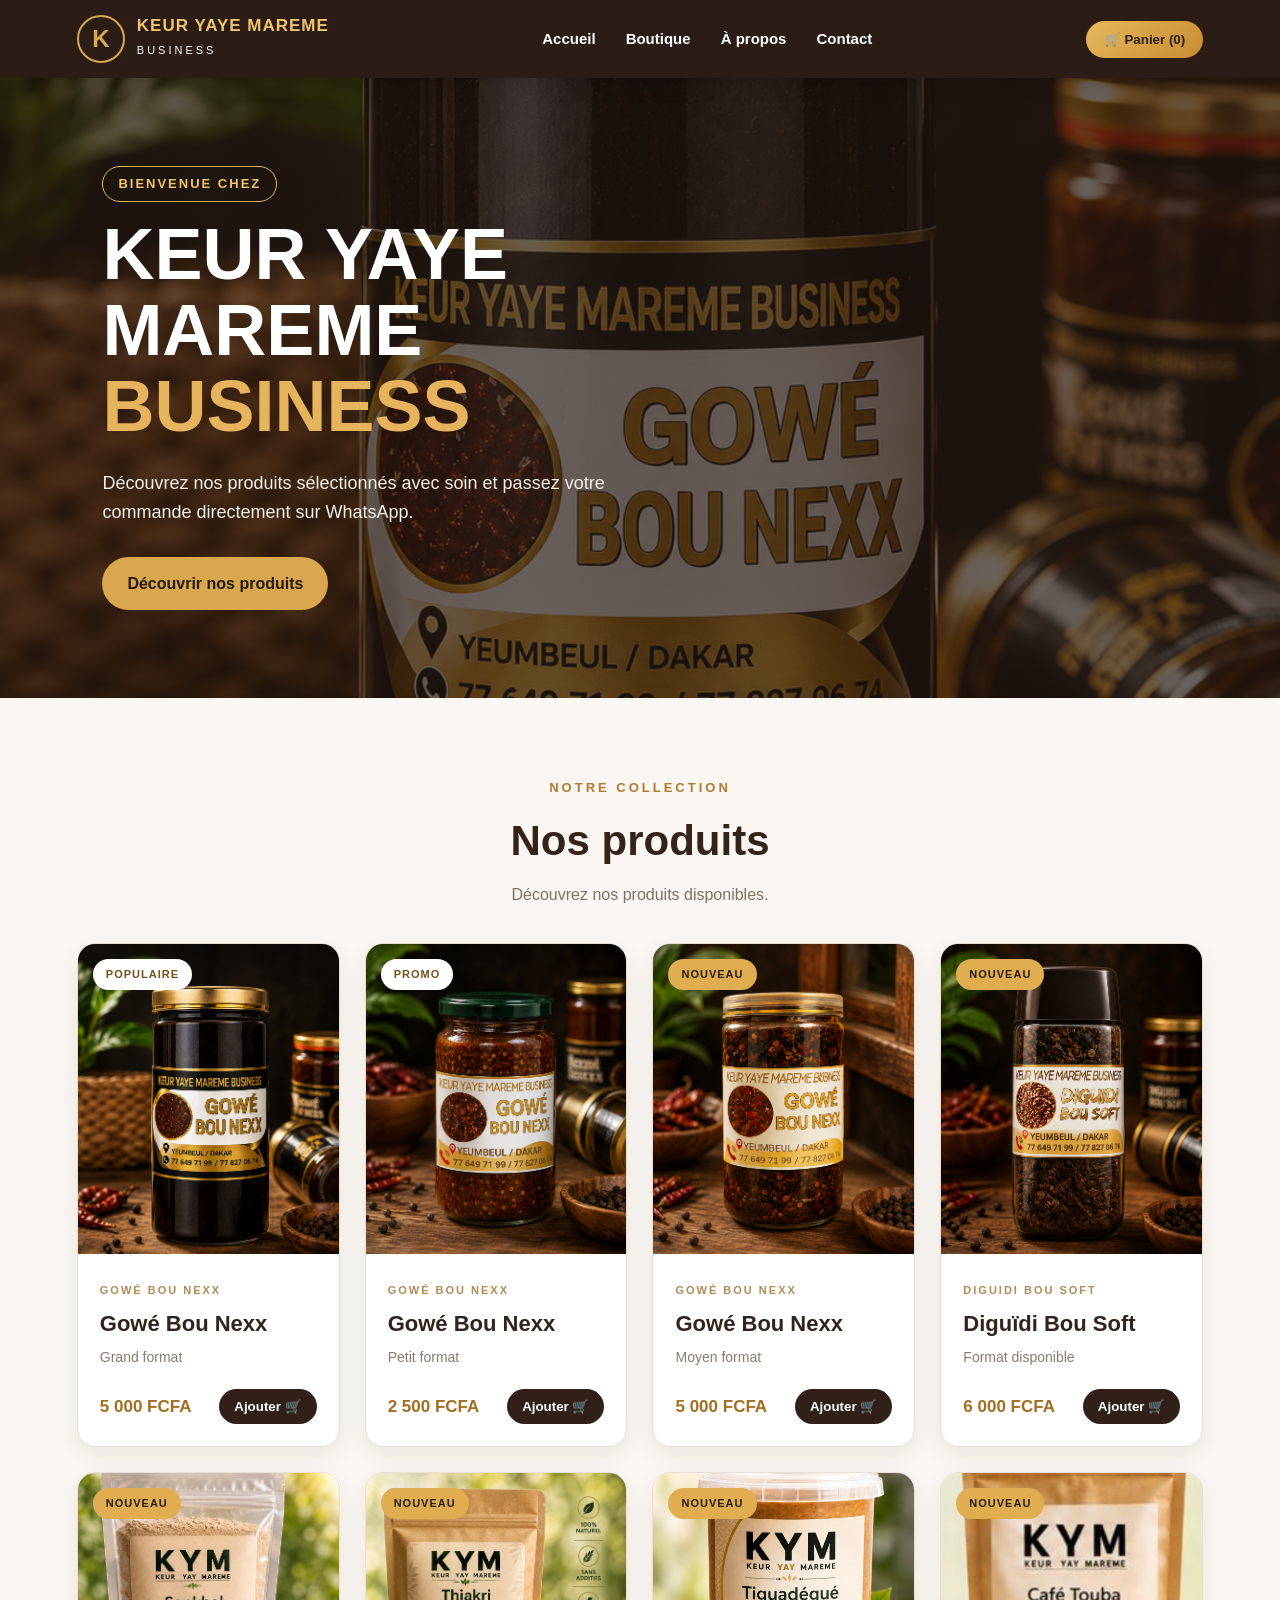
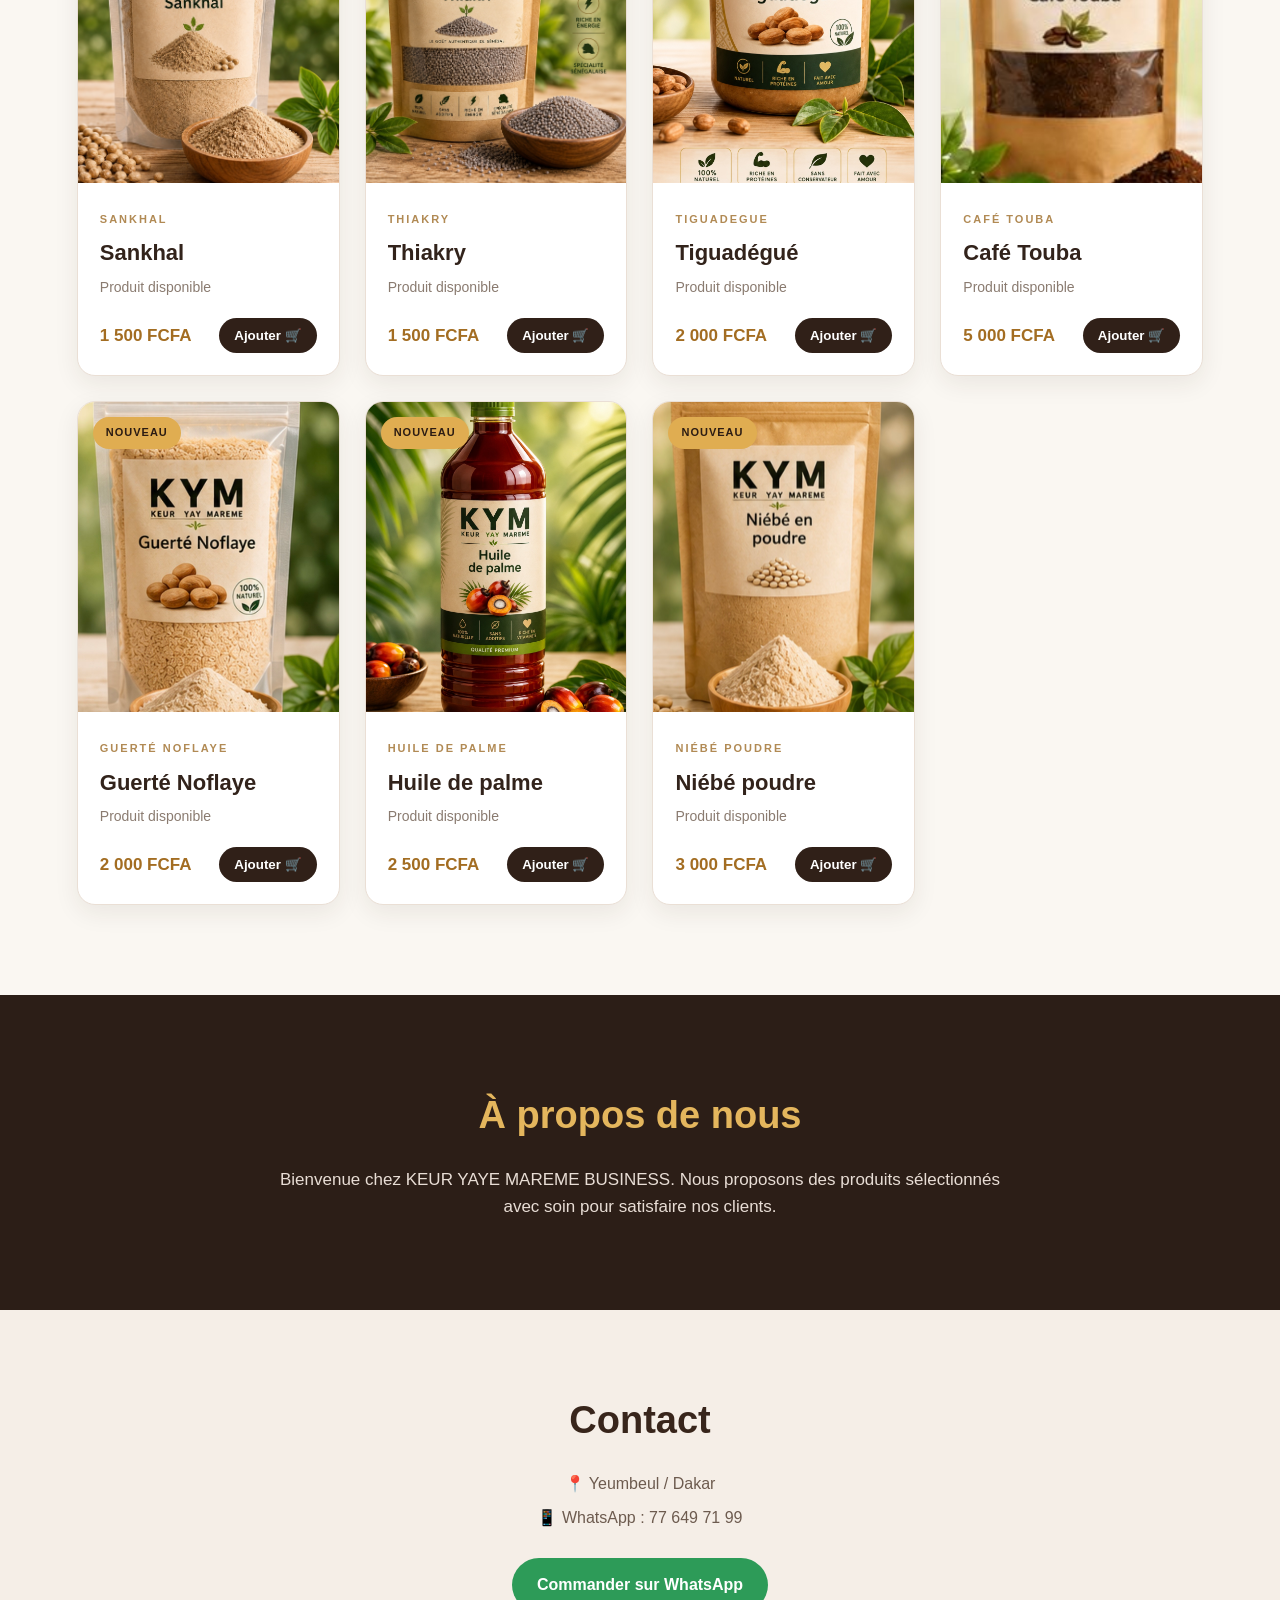
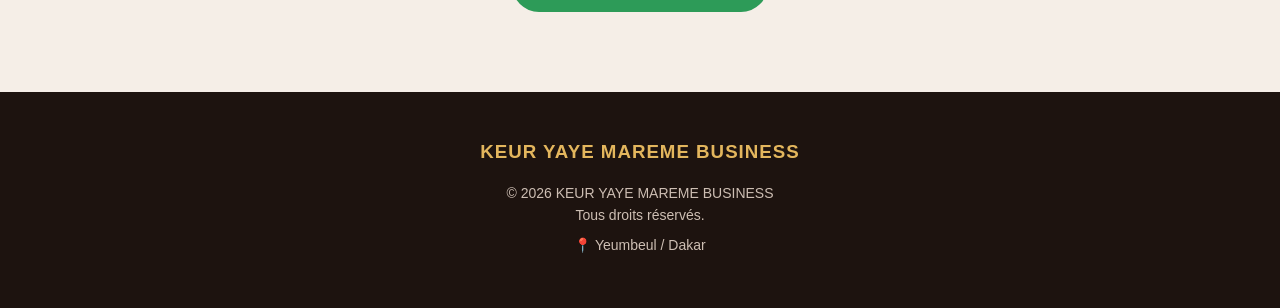
==== commit fd8cb993: "Update index.html" ====
--- a/index.html
+++ b/index.html
@@ -612,11 +612,11 @@
     </p>
 
     <p>
-        📱 WhatsApp : 77 270 74 85
+        📱 WhatsApp : 77 649 71 99
     </p>
 
     <a
-        href="https://wa.me/221772707485"
+        href="https://wa.me/221776497199"
         target="_blank"
         class="whatsapp-button"
     >
